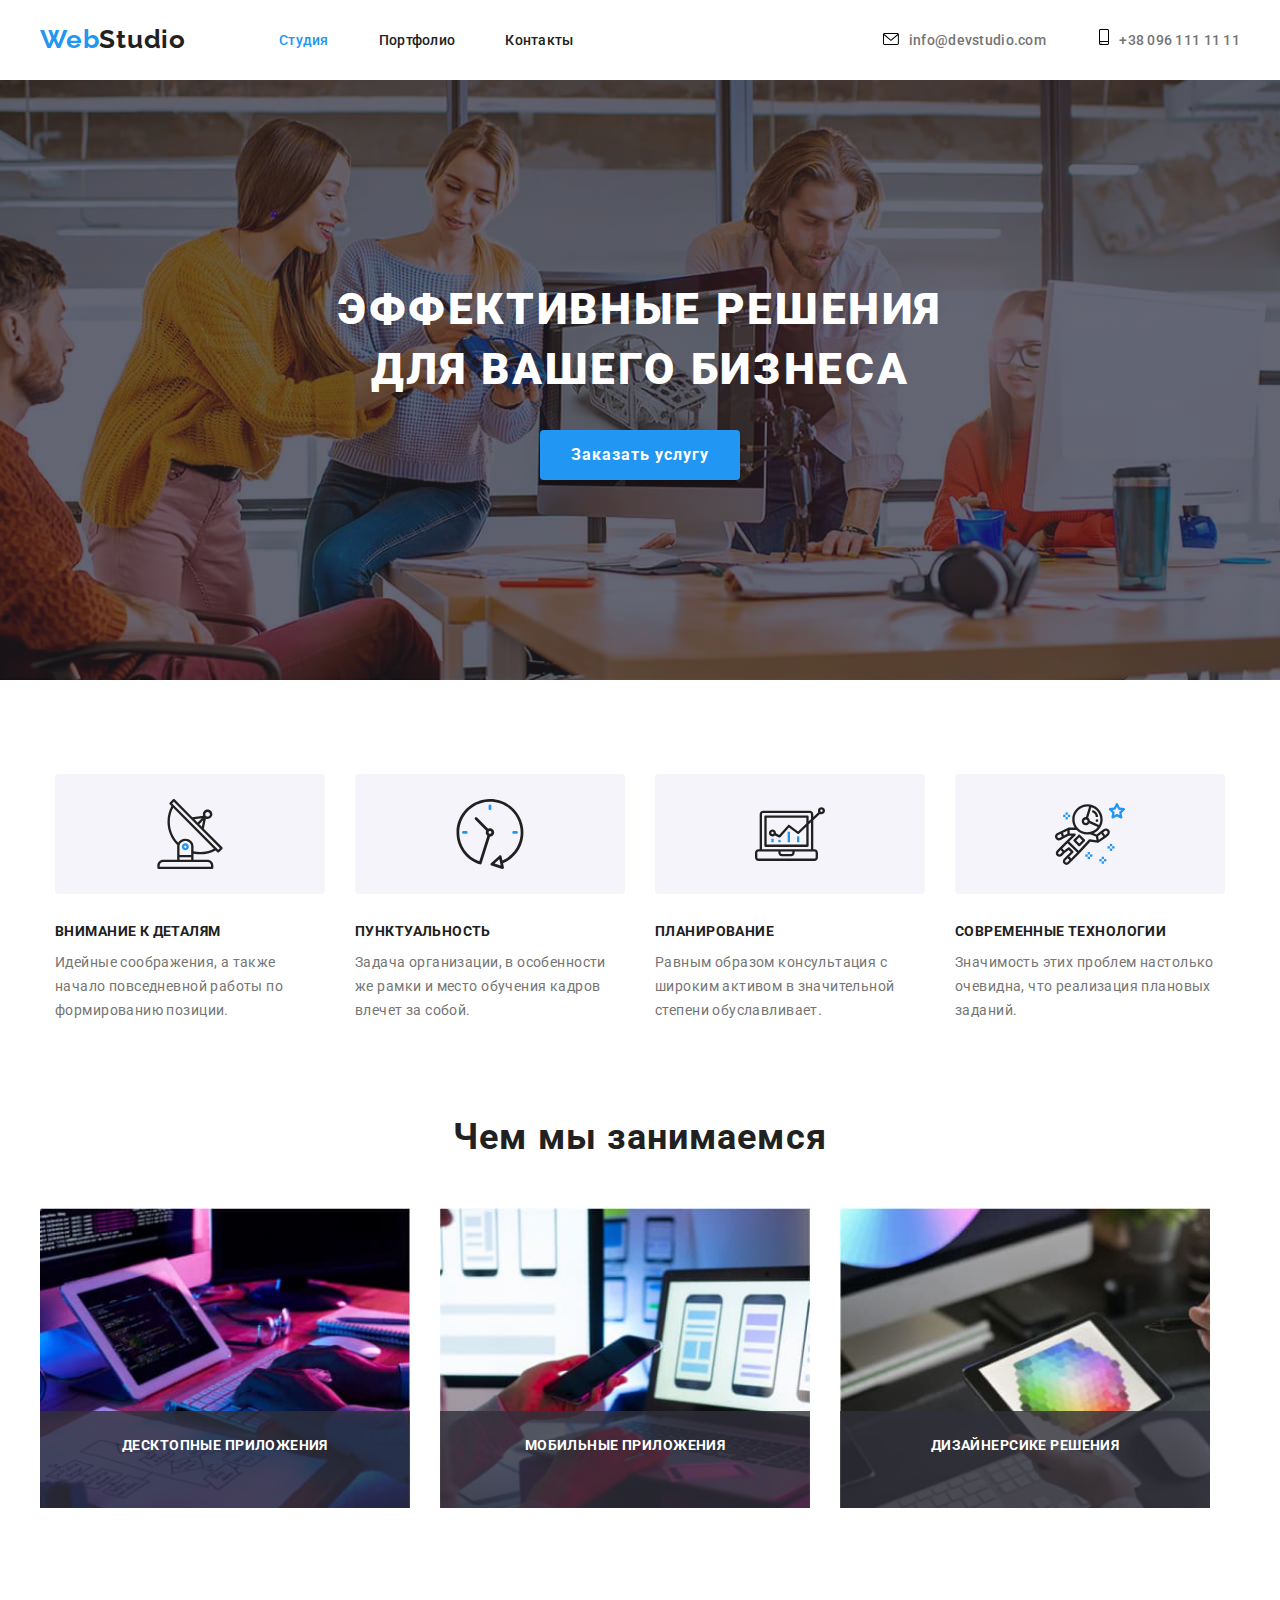
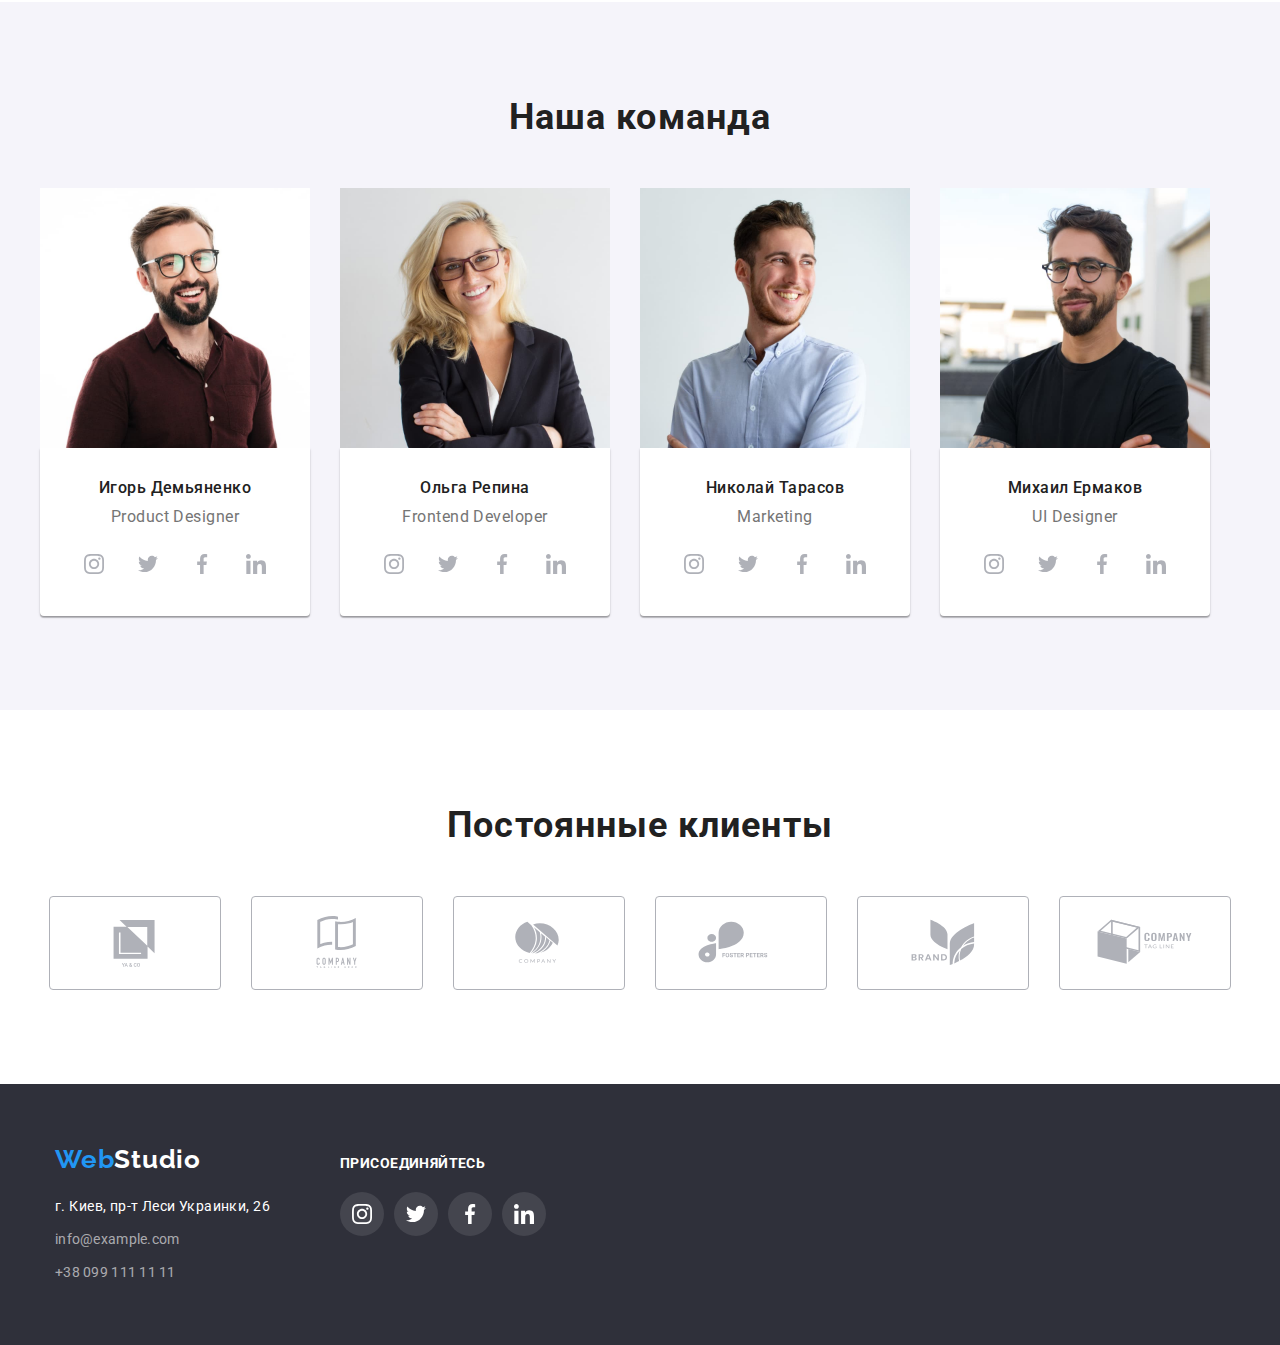
==== index.html @ 8bb43d18 "Create modal page" ====
<!DOCTYPE html>
<html lang="ru">
<head>
    <meta charset="UTF-8">
    <meta http-equiv="X-UA-Compatible" content="IE=edge">
    <meta name="viewport" content="width=device-width, initial-scale=1.0">
    <title>WebStudio</title>
    <link rel="preconnect" href="https://fonts.googleapis.com">
    <link rel="preconnect" href="https://fonts.gstatic.com" crossorigin>
    <link href="https://fonts.googleapis.com/css2?family=Raleway:wght@700&family=Roboto:wght@400;500;700;900&display=swap"
        rel="stylesheet">
    <link rel="stylesheet" href="https://cdnjs.cloudflare.com/ajax/libs/modern-normalize/1.1.0/modern-normalize.min.css"
        integrity="sha512-wpPYUAdjBVSE4KJnH1VR1HeZfpl1ub8YT/NKx4PuQ5NmX2tKuGu6U/JRp5y+Y8XG2tV+wKQpNHVUX03MfMFn9Q=="
        crossorigin="anonymous" referrerpolicy="no-referrer" />
    <link rel="stylesheet" href="./css/reset.css">
    <link rel="stylesheet" href="./css/styles.css">
</head>
<body>
<header class="header">
    <div class="container header-container">
    <a class="header-logo link" href="./"><span class="header-logo-accent">Web</span>Studio</a>
    <nav class="header-nav">
        <ul class="header-list list">
            <li class="header-item">
                 <a class="header-link link current"  href="">Студия</a></li>
            <li class="header-item">
                 <a class="header-link link "  href="./portfolio.html">Портфолио</a></li>
            <li class="header-item">
                 <a class="header-link link"  href="">Контакты</a></li>
        </ul>
    </nav>
    <div class="header-connect">
    <a class="header-mail link" href="mailto:info@devstudio.com">
        <svg class="tel-svg" width="16" height="12">
            <use href="./images/icons.svg#icon-envelope"></use>
        </svg>info@devstudio.com
    </a>
    <a class="header-tel link" href="tel:+380961111111">
        <svg class="tel-svg" width="10" height="16">
            <use href="./images/icons.svg#icon-smartphone"></use>
        </svg>+38 096 111 11 11
    </a>
    </div>
</div>
</header>
<main>
    <section class="hero">
        <div class="container hero-container">
        <h1 class="hero-tittle">Эффективные решения для вашего бизнеса</h1>
        <button type="button" class="hero-btn" data-modal-open>Заказать услугу</button>
        </div>
    </section> 
    <section class="feature">
        <div class="container">
            <h2 class="visually-hidden">Особенности </h2>
        <ul class="feature-list list ">
            <li class="feature-item">
              <div class="feature-icon-container">
                <svg class="feature-icon" width="70" height="70">
                    <use href="./images/icons.svg#icon-antenna"></use>
                </svg>
               </div>
                <h3 class="feature-tittle">Внимание к деталям</h3>
                <p class="feature-after-tittle">Идейные соображения, а также начало повседневной работы по формированию позиции.</p>
            </li>
            <li class="feature-item">
                <div class="feature-icon-container">
                    <svg class="feature-icon" width="70" height="70">
                        <use href="./images/icons.svg#icon-clock-1"></use>
                    </svg>
                </div>
                <h3 class="feature-tittle">Пунктуальность</h3>
                <p class="feature-after-tittle">Задача организации, в особенности же рамки и место обучения кадров влечет за собой.</p>
            </li>
            <li class="feature-item">
                <div class="feature-icon-container">
                    <svg class="feature-icon" width="70" height="70">
                        <use href="./images/icons.svg#icon-diagram-1"></use>
                    </svg>
                </div>
                <h3 class="feature-tittle">Планирование</h3>
                <p class="feature-after-tittle">Равным образом консультация с широким активом в значительной степени обуславливает.</p>
            </li>
            <li class="feature-item">
                <div class="feature-icon-container">
                    <svg class="feature-icon" width="70" height="70">
                        <use href="./images/icons.svg#icon-astronaut-1"></use>
                    </svg>
                </div>
                <h3 class="feature-tittle">Современные технологии</h3>
                <p class="feature-after-tittle">Значимость этих проблем настолько очевидна, что реализация плановых заданий.</p>
            </li>
        </ul>
        </div>
    </section> 
    <section class="box">
        <div class="container">
        <h2 class="box-tittle">Чем мы занимаемся</h2>
        <ul class=" box-list list">
            <li class="box-item">
                <img src="./images/sectionwwd1.jpg"
                alt="Мужчина печатает код"
                width="370"
                height="300">
                <p class="box-img-text">Десктопные приложения</p>
            </li>
            <li class="box-item">
                <img src="./images/sectionwwd2.jpg"
                alt="Ноутбук"
                width="370"
                height="300"> 
                <p class="box-img-text">Мобильные приложения</p>
            </li>
            <li class="box-item">
                <img src="./images/sectionwwd3.jpg"
                alt="Цветовая схема на планшете"
                width="370"
                height="300">
                <p class="box-img-text">Дизайнерсике решения</p>
            </li>
        </ul>
        </div>
    </section>  
    <section class="team">
        <div class="container team-container">
        <h2 class="team-tittle">Наша команда</h2>
        <ul class="team-list list">
            <li class="team-item"><img src="./images/aboutus1.jpg" 
                alt="Игорь Демьяненко" 
                width="270" height="260">
            <div class="team-name">
                <h3 class="team-list-tittle">Игорь Демьяненко</h3>
                <p lang="en" class="team-after-tittle">Product Designer</p>
                <ul class="team-social-list list">
                    <li class="team-social-item">
                        <a href="" class="team-social-link">
                            <svg class="team-social-icon" width="20" height="20">
                                <use href="./images/icons.svg#icon-instagram"></use>
                            </svg>
                        </a>
                    </li>
                    <li class="team-social-item">
                        <a href="" class="team-social-link">
                            <svg class="team-social-icon" width="20" height="20">
                                <use href="./images/icons.svg#icon-twitter"></use>
                            </svg>
                        </a>
                    </li>
                    <li class="team-social-item">
                        <a href="" class="team-social-link">
                            <svg class="team-social-icon" width="20" height="20">
                                <use href="./images/icons.svg#icon-facebook"></use>
                            </svg>
                        </a>
                    </li>
                    <li class="team-social-item">
                        <a href="" class="team-social-link">
                            <svg class="team-social-icon" width="20" height="20">
                                <use href="./images/icons.svg#icon-linkedin"></use>
                            </svg>
                        </a>
                    </li>
                </ul>
            </div>
            </li>
            <li class="team-item"><img src="./images/aboutus2.jpg" 
                alt="Ольга Репина" 
                width="270"
                height="260">
            <div class="team-name">
                <h3 class="team-list-tittle">Ольга Репина</h3>
                <p lang="en" class="team-after-tittle">Frontend Developer</p>
                <ul class="team-social-list list">
                    <li class="team-social-item">
                        <a href="" class="team-social-link">
                            <svg class="team-social-icon" width="20" height="20">
                                <use href="./images/icons.svg#icon-instagram"></use>
                            </svg>
                        </a>
                    </li>
                    <li class="team-social-item">
                        <a href="" class="team-social-link">
                            <svg class="team-social-icon" width="20" height="20">
                                <use href="./images/icons.svg#icon-twitter"></use>
                            </svg>
                        </a>
                    </li>
                    <li class="team-social-item">
                        <a href="" class="team-social-link">
                            <svg class="team-social-icon" width="20" height="20">
                                <use href="./images/icons.svg#icon-facebook"></use>
                            </svg>
                        </a>
                    </li>
                    <li class="team-social-item">
                        <a href="" class="team-social-link">
                            <svg class="team-social-icon" width="20" height="20">
                                <use href="./images/icons.svg#icon-linkedin"></use>
                            </svg>
                        </a>
                    </li>
                </ul>
            </div>
        </li>
            <li class="team-item"><img src="./images/aboutus3.jpg" 
                alt="Николай Тарасов"
                width="270" 
                height="260">
            <div class="team-name">
                <h3 class="team-list-tittle">Николай Тарасов</h3>
                <p lang="en" class="team-after-tittle">Marketing</p>
                <ul class="team-social-list list">
                    <li class="team-social-item">
                        <a href="" class="team-social-link">
                            <svg class="team-social-icon" width="20" height="20">
                                <use href="./images/icons.svg#icon-instagram"></use>
                            </svg>
                        </a>
                    </li>
                    <li class="team-social-item">
                        <a href="" class="team-social-link">
                            <svg class="team-social-icon" width="20" height="20">
                                <use href="./images/icons.svg#icon-twitter"></use>
                            </svg>
                        </a>
                    </li>
                    <li class="team-social-item">
                        <a href="" class="team-social-link">
                            <svg class="team-social-icon" width="20" height="20">
                                <use href="./images/icons.svg#icon-facebook"></use>
                            </svg>
                        </a>
                    </li>
                    <li class="team-social-item">
                        <a href="" class="team-social-link">
                            <svg class="team-social-icon" width="20" height="20">
                                <use href="./images/icons.svg#icon-linkedin"></use>
                            </svg>
                        </a>
                    </li>
                </ul>
            </div>
        </li>
            <li class="team-item"><img src="./images/abourus4.jpg" 
                alt="Михаил Ермаков" 
                width="270" 
                height="260">
            <div class="team-name">
                <h3 class="team-list-tittle">Михаил Ермаков</h3>
                <p lang="en" class="team-after-tittle">UI Designer</p>
                <ul class="team-social-list list">
                    <li class="team-social-item">
                        <a href="" class="team-social-link">
                            <svg class="team-social-icon" width="20" height="20">
                                <use href="./images/icons.svg#icon-instagram"></use>
                            </svg>
                        </a>
                    </li>
                    <li class="team-social-item">
                        <a href="" class="team-social-link">
                            <svg class="team-social-icon" width="20" height="20">
                                <use href="./images/icons.svg#icon-twitter"></use>
                            </svg>
                        </a>
                    </li>
                    <li class="team-social-item">
                        <a href="" class="team-social-link">
                            <svg class="team-social-icon" width="20" height="20">
                                <use href="./images/icons.svg#icon-facebook"></use>
                            </svg>
                        </a>
                    </li>
                    <li class="team-social-item">
                        <a href="" class="team-social-link">
                            <svg class="team-social-icon" width="20" height="20">
                                <use href="./images/icons.svg#icon-linkedin"></use>
                            </svg>
                        </a>
                    </li>
                </ul>
            </div>
        </li>
        </ul>
        </div>
    </section>
    <section class="clients">
        <div class="container">
            <h2 class="clients-tittle">Постоянные клиенты</h2>
            <ul class="clients-list list">
                <li class="clients-item">
                    <a href="" class="clients-icon-link">
                        <svg class="clients-icon  width="106" height="60"">
                            <use href="./images/icons.svg#icon-client-1"></use>
                        </svg>
                    </a>
                </li>
                <li class="clients-item">
                    <a href="" class="clients-icon-link">
                        <svg class="clients-icon  width=" 106" height="60"">
                            <use href=" ./images/icons.svg#icon-client-2"></use>
                        </svg>
                    </a>
                </li>
                <li class="clients-item">
                    <a href="" class="clients-icon-link">
                        <svg class="clients-icon  width=" 106" height="60"">
                            <use href=" ./images/icons.svg#icon-client-3"></use>
                        </svg>
                    </a>
                </li>
                <li class="clients-item">
                    <a href="" class="clients-icon-link">
                        <svg class="clients-icon  width="106" height="60" ">
                            <use href=" ./images/icons.svg#icon-client-4"></use>
                        </svg>
                    </a>
                </li>
                <li class="clients-item">
                    <a href="" class="clients-icon-link">
                        <svg class="clients-icon  width=" 106" height="60"">
                            <use href=" ./images/icons.svg#icon-client-5"></use>
                        </svg>
                    </a>
                </li>
                <li class="clients-item">
                    <a href="" class="clients-icon-link">
                        <svg class="clients-icon  width=" 106" height="60"">
                            <use href=" ./images/icons.svg#icon-client-6"></use>
                        </svg>
                    </a>
                </li>
            </ul>
        </div>
    </section>
</main>
<footer class="footer">
    <div class="footer-container container">
    <div class="adress-container">
    <a class="logo-footer link" href="./"><span class="footer-logo-accent">Web</span>Studio</a>
    <address class="footer-address ">
        <ul class="footer-list list">
            <li class="footer-item">
                <a class="footer-map link address-link"  href="https://goo.gl/maps/ag1AWNjm51YgeeeRA"
               target="_blank"
               rel="noopener noreferrer" >г. Киев, пр-т Леси Украинки, 26</a>
            </li>
            <li class="footer-item">
                <a class="footer-mail link address-link"  href="mailto:info@example.com">info@example.com</a>
            </li>
            <li class="footer-item">
                <a class="footer-tel link address-link"  href="tel:+380991111111">+38 099 111 11 11</a>
            </li>
        </ul>
    </address>
    </div>
    <div class="footer-social-container">
        <h3 class="footer-social-tittle">Присоединяйтесь</h3>
        <ul class="footer-social-list list">
            <li class="footer-social-item">
                <a href="" class="footer-social-link">
                    <svg class="footer-social-icon" width="20" height="20">
                        <use href="./images/icons.svg#icon-instagram"></use>
                    </svg>
                </a>
            </li>
            <li class="footer-social-item">
                <a href="" class="footer-social-link">
                    <svg class="footer-social-icon" width="20" height="20">
                        <use href="./images/icons.svg#icon-twitter"></use>
                    </svg>
                </a>
            </li>
            <li class="footer-social-item">
                <a href="" class="footer-social-link">
                    <svg class="footer-social-icon" width="20" height="20">
                        <use href="./images/icons.svg#icon-facebook"></use>
                    </svg>
                </a>
            </li>
            <li class="footer-social-item">
                <a href="" class="footer-social-link">
                    <svg class="footer-social-icon" width="20" height="20">
                        <use href="./images/icons.svg#icon-linkedin"></use>
                    </svg>
                </a>
            </li>
        </ul>
    </div>
    </div>
</footer>
<div class="backdrop is-hidden" data-modal>
    <div class="modal">
        <button type="button" class="modal-btn" data-modal-close>
            <svg class="modal-btn-icon" width="18" height="18">
                <use href="./images/icons.svg#icon-close"></use>
            </svg>
        </button>
    </div>
</div>
<script src="./js/modal.js">
 
</script>
</body>
</html>
---- css/styles.css ----
:root {
  --hero-color: #ffffff;
  --accent-color: #2196f3;
  --tittle-color: #212121;
  --lite-color: #757575;
  --footer-color: rgba(255, 255, 255, 0.6);
}

body {
  font-family: 'Roboto', sans-serif;
}

.list {
  list-style: none;
}

.link {
  text-decoration: none;
}

.visually-hidden {
  position: absolute;
  white-space: nowrap;
  width: 1px;
  height: 1px;
  overflow: hidden;
  border: 0;
  padding: 0;
  clip: rect(0 0 0 0);
  clip-path: inset(50%);
  margin: -1px;
}

.container {
  width: 1200px;
  padding-left: 15px;
  padding-right: 15px;
  margin: 0 auto;
}

/*------------------------HEADER--------------*/
.header {
  padding-top: 24px;
  padding-bottom: 25px;
}
.header-container {
  display: flex;
  align-items: center;
}

.header-list {
  display: flex;
}

.header-item:not(:last-child) {
  margin-right: 50px;
}

.header-connect {
  margin-left: auto;
}

.header-logo {
  display: inline-block;
  font-family: Raleway;
  font-style: normal;
  font-weight: bold;
  font-size: 26px;
  line-height: 1.19;
  letter-spacing: 0.03em;
  color: var(--tittle-color);
  margin-right: 93px;
}

.header-logo-accent {
  font-family: Raleway;
  font-style: normal;
  font-weight: bold;
  font-size: 26px;
  line-height: 1.19;
  letter-spacing: 0.03em;
  color: var(--accent-color);
}

.header-link {
  font-style: normal;
  font-weight: 500;
  font-size: 14px;
  line-height: 1.14;
  letter-spacing: 0.02em;
  color: #212121;
}
.current {
  color: var(--accent-color);
}

.header-tel {
  font-weight: 500;
  font-size: 14px;
  line-height: 1.14;
  letter-spacing: 0.02em;
  color: var(--lite-color);
}

.header-mail {
  font-weight: 500;
  font-size: 14px;
  line-height: 1.14;
  letter-spacing: 0.02em;
  color: var(--lite-color);
  margin-right: 50px;
}

.tel-svg {
  margin-right: 10px;
  align-items: center;
}

.header-link:hover,
.header-link:focus,
.header-tel:hover,
.header-tel:focus,
.header-mail:hover,
.header-mail:hover .tel-svg:hover,
.header-tel:hover .tel-svg:hover {
  color: var(--accent-color);
  fill: var(--accent-color);
}

/*-----------------HERO-------------------*/

.hero {
  text-align: center;
  background-color: #2f303a;
  background-image: linear-gradient(rgba(47, 48, 58, 0.4), rgba(47, 48, 58, 0.4)),
    url(../images/hero-bg.jpg);
  background-repeat: no-repeat;
  background-position: center;
  background-size: cover;
  padding-top: 200px;
  padding-bottom: 200px;
}

.hero-container {
}

.hero-tittle {
  font-weight: 900;
  font-size: 44px;
  line-height: 1.36;
  text-align: center;
  letter-spacing: 0.06em;
  text-transform: uppercase;
  max-width: 696px;
  color: var(--hero-color);
  margin-left: auto;
  margin-right: auto;
}

.hero-btn {
  font-family: inherit;
  font-weight: bold;
  font-size: 16px;
  line-height: 1.87;
  text-align: center;
  letter-spacing: 0.06em;
  background-color: var(--accent-color);
  color: var(--hero-color);
  min-width: 200px;
  min-height: 50px;
  border: none;
  border-radius: 4px;
  box-shadow: 0px 4px 4px rgba(0, 0, 0, 0.15);
  margin-top: 30px;
}

.hero-btn:hover {
  color: #188ce8;
}

/*-----------------FEATURE-------------------*/
.feature {
  padding-top: 94px;
  padding-bottom: 94px;
}

.feature-list {
  display: flex;
  flex-wrap: wrap;
  justify-content: center;
}

.feature-item:not(:last-child) {
  margin-right: 30px;
}

.feature-icon-container {
  width: 270px;
  height: 120px;
  background-color: #f5f4fa;
  display: flex;
  justify-content: center;
  align-items: center;
  border-radius: 4px;
}

.feature-tittle {
  font-weight: bold;
  font-size: 14px;
  line-height: 1.14;
  letter-spacing: 0.03em;
  text-transform: uppercase;
  color: var(--tittle-color);
  margin-top: 30px;
  margin-bottom: 10px;
}

.feature-after-tittle {
  font-weight: normal;
  font-size: 14px;
  line-height: 24px;
  letter-spacing: 0.03em;
  width: 270px;
  color: var(--lite-color);
}

/*-----------------BOX-------------------*/
.box {
  padding-bottom: 94px;
}
.box-tittle {
  font-weight: bold;
  font-size: 36px;
  line-height: 1.17;
  text-align: center;
  letter-spacing: 0.03em;
  color: var(--tittle-color);
  margin-bottom: 50px;
}

.box-list {
  display: flex;
  flex-wrap: wrap;
}
.box-img-text {
  position: absolute;
  bottom: 0;
  left: 0;
  width: 370px;
  height: 70px;
  background: rgba(47, 48, 58, 0.8);
  font-family: Roboto;
  font-style: normal;
  font-weight: bold;
  font-size: 14px;
  line-height: 1.14;
  text-align: center;
  letter-spacing: 0.03em;
  text-transform: uppercase;
  color: #ffffff;
  padding-top: 27px;
}

.box-item:not(:last-child) {
  margin-right: 30px;
}
.box-item {
  position: relative;
}

/*-----------------TEAM-------------------*/

.team {
  padding-top: 94px;
  padding-bottom: 94px;
  background-color: #f5f4fa;
}
.team-container {
}
.team-tittle {
  font-weight: bold;
  font-size: 36px;
  line-height: 1.17;
  text-align: center;
  letter-spacing: 0.03em;
  color: var(--tittle-color);
  margin-bottom: 50px;
}
.team-list {
  display: flex;
}

.team-item:not(:last-child) {
  margin-right: 30px;
}

.team-name {
  text-align: center;
  box-shadow: 0px 1px 3px rgba(0, 0, 0, 0.12), 0px 1px 1px rgba(0, 0, 0, 0.14),
    0px 2px 1px rgba(0, 0, 0, 0.2);
  border-radius: 0px 0px 4px 4px;
  background-color: #ffffff;
  padding-top: 30px;
  padding-bottom: 30px;
}

.team-list-tittle {
  font-weight: 500;
  font-size: 16px;
  line-height: 1.19;
  letter-spacing: 0.03em;
  color: var(--tittle-color);
  margin-bottom: 10px;
}

.team-after-tittle {
  font-weight: normal;
  font-size: 16px;
  line-height: 1.19;
  letter-spacing: 0.03em;
  color: var(--lite-color);
  margin-bottom: 16px;
}

.team-social-list {
  display: flex;
  justify-content: center;
}

.team-social-item + .team-social-item {
  margin-left: 10px;
}

.team-social-link {
  width: 44px;
  height: 44px;
  background-color: #ffffff;
  display: flex;
  justify-content: center;
  align-items: center;
  border-radius: 50%;
}
.team-social-icon {
  fill: #afb1b8;
}
.team-social-link:hover,
.team-social-link:focus {
  background-color: var(--accent-color);
}

.team-social-link:hover .team-social-icon,
.team-social-link:focus .team-social-icon {
  fill: #ffffff;
}
/*------------------CLIENTS-------------------*/
.clients {
  padding-top: 94px;
  padding-bottom: 94px;
  text-align: center;
}

.clients-tittle {
  font-family: Roboto;
  font-style: normal;
  font-weight: bold;
  font-size: 36px;
  line-height: 1.17;
  text-align: center;
  letter-spacing: 0.03em;
  color: #212121;
  margin-bottom: 50px;
}
.clients-list {
  display: flex;
  justify-content: center;
}

.clients-item + .clients-item {
  margin-left: 30px;
}

.clients-icon-link {
  width: 170px;
  height: 92px;
  background-color: #ffffff;
  display: flex;
  justify-content: center;
  align-items: center;
  border: 1px solid #afb1b8;
  border-radius: 4px;
}

.clients-icon {
  fill: #afb1b8;
}

.clients-icon-link:hover,
.clients-icon-link:focus {
  border: 1px solid var(--accent-color);
}

.clients-icon-link:hover .clients-icon,
.clients-icon-link:focus .clients-icon {
  fill: var(--accent-color);
}
/*-----------------FOOTER-------------------*/
.footer {
  padding-top: 60px;
  padding-bottom: 60px;
  background-color: #2f303a;
}

.footer-container {
  display: flex;
  box-sizing: border-box;
  align-items: baseline;
}

.adress-container {
  box-sizing: border-box;
  margin-right: 70px;
}

.footer-address {
  font-style: normal;
}
.address-link {
  display: inline-block;
}
.logo-footer {
  font-family: Raleway;
  font-style: normal;
  font-weight: bold;
  font-size: 26px;
  line-height: 1.19;
  letter-spacing: 0.03em;
  color: #ffffff;
  display: inline-block;
  margin-bottom: 20px;
}

.footer-logo-accent {
  font-family: Raleway;
  font-style: normal;
  font-weight: bold;
  font-size: 26px;
  line-height: 1.19;
  letter-spacing: 0.03em;
  color: var(--accent-color);
}

.footer-map {
  font-weight: normal;
  font-size: 14px;
  line-height: 1.71;
  letter-spacing: 0.03em;
  color: #ffffff;
}

.footer-mail,
.footer-tel {
  font-weight: 400;
  font-size: 14px;
  line-height: 1.71;
  letter-spacing: 0.02em;
  color: var(--footer-color);
}

.footer-item:not(:last-child) {
  margin-bottom: 9px;
}

.footer-social-contriner {
  text-align: center;
}

.footer-social-tittle {
  font-family: Roboto;
  font-style: normal;
  font-weight: bold;
  font-size: 14px;
  line-height: 1.14;
  letter-spacing: 0.03em;
  text-transform: uppercase;
  color: #ffffff;
  margin-bottom: 20px;
}

.footer-social-list {
  display: flex;
  justify-content: center;
}
.footer-social-list + .footer-social-list {
  margin-right: 150px;
}

.footer-social-item + .footer-social-item {
  margin-left: 10px;
}

.footer-social-link {
  width: 44px;
  height: 44px;
  background-color: rgba(255, 255, 255, 0.1);
  display: flex;
  justify-content: center;
  align-items: center;
  border-radius: 50%;
}
.footer-social-icon {
  fill: #ffffff;
}
.footer-social-link:hover,
.footer-social-link:focus {
  background-color: var(--accent-color);
}

.footer-social-link:hover .footer-social-icon,
.footer-social-link:focus .footer-social-icon {
  fill: #ffffff;
}

/*------------------MODAL-----------------------*/

.backdrop {
  position: fixed;
  top: 0%;
  width: 100vw;
  height: 100vh;
  background-color: rgba(0, 0, 0, 0.2);
  transition: opacity 250ms, visibility 250ms;
}
.backdrop.is-hidden.modal {
  transform: scale(0.5);
}
.modal {
  width: 528px;
  min-height: 581px;
  background: #ffffff;
  box-shadow: 0px 1px 3px rgba(0, 0, 0, 0.12), 0px 1px 1px rgba(0, 0, 0, 0.14),
    0px 2px 1px rgba(0, 0, 0, 0.2);
  border-radius: 4px;
  position: absolute;
  top: 50%;
  left: 50%;
  transform: translate(-50%, -50%), scale(1);
  transition: transform 250ms;
}

.modal-btn {
  width: 30px;
  height: 30px;
  background: #ffffff;
  border: 1px solid rgba(0, 0, 0, 0.1);
  display: flex;
  justify-content: center;
  align-items: center;
  border-radius: 50%;
  position: absolute;
  top: 8px;
  right: 8px;
}

.is-hidden {
  opacity: 0;
  pointer-events: none;
  visibility: hidden;
}
/*-----------------PORTFOLIO-------------------*/
.header-portfolio {
  border-bottom: 1px solid #ececec;
}
.portfolio {
  padding-top: 94px;
  padding-bottom: 94px;
}

.filters-list {
  display: flex;
  margin-bottom: 50px;
  justify-content: center;
}

.filters-item:not(:last-child) {
  margin-right: 8px;
}

.filters-btn {
  font-family: inherit;
  font-weight: 500;
  font-size: 16px;
  line-height: 1.62;
  text-align: center;
  letter-spacing: 0.03em;
  background-color: #f5f4fa;
  color: #212121;
  border: none;
  border-radius: 4px;
  height: 38px;
  padding-left: 22px;
  padding-right: 22px;
}
.filters-btn:hover,
.filters-btn:focus {
  background-color: var(--accent-color);
  color: #ffffff;
  box-shadow: 0px 3px 1px rgba(0, 0, 0, 0.1), 0px 1px 2px rgba(0, 0, 0, 0.08),
    0px 2px 2px rgba(0, 0, 0, 0.12);
}

/*-----------------PROJECT-------------------*/

.project-list {
  display: flex;
  flex-wrap: wrap;
}

.project-item:not(:nth-child(3n)) {
  margin-right: 30px;
}

.project-item:not(:nth-last-child(-n + 3)) {
  margin-bottom: 30px;
}

.project-item:hover .project-img-text {
  transform: translateY(0);
}

.project-item-wrap {
  position: relative;
  overflow: hidden;
}

.project-img-text {
  position: absolute;
  top: 0;
  left: 0;
  font-family: Roboto;
  font-weight: normal;
  font-size: 18px;
  line-height: 1.55;
  letter-spacing: 0.03em;
  color: #ffffff;
  background: rgba(33, 150, 243, 0.9);
  font-weight: 370;
  font-weight: 100%;
  padding-top: 63px;
  padding-bottom: 63px;
  padding-left: 24px;
  padding-right: 24px;
  transform: translateY(100%);
  transition: transform 250ms linear;
}

.project-container {
  text-align: left;
  background: #ffffff;
  border: 1px solid #eeeeee;
  box-sizing: border-box;
  padding-top: 20px;
  padding-left: 24px;
  padding-bottom: 20px;
}
.project-item:hover,
.project-item:focus {
  box-shadow: 0px 1px 1px rgba(0, 0, 0, 0.12), 0px 4px 4px rgba(0, 0, 0, 0.06),
    1px 4px 6px rgba(0, 0, 0, 0.16);
}

.project-list-tittle {
  font-weight: bold;
  font-size: 18px;
  line-height: 2;
  letter-spacing: 0.06em;
  color: var(--tittle-color);
  margin-bottom: 4px;
}

.project-after-tittle {
  font-weight: normal;
  font-size: 16px;
  line-height: 1.87;
  letter-spacing: 0.03em;
  color: var(--lite-color);
}
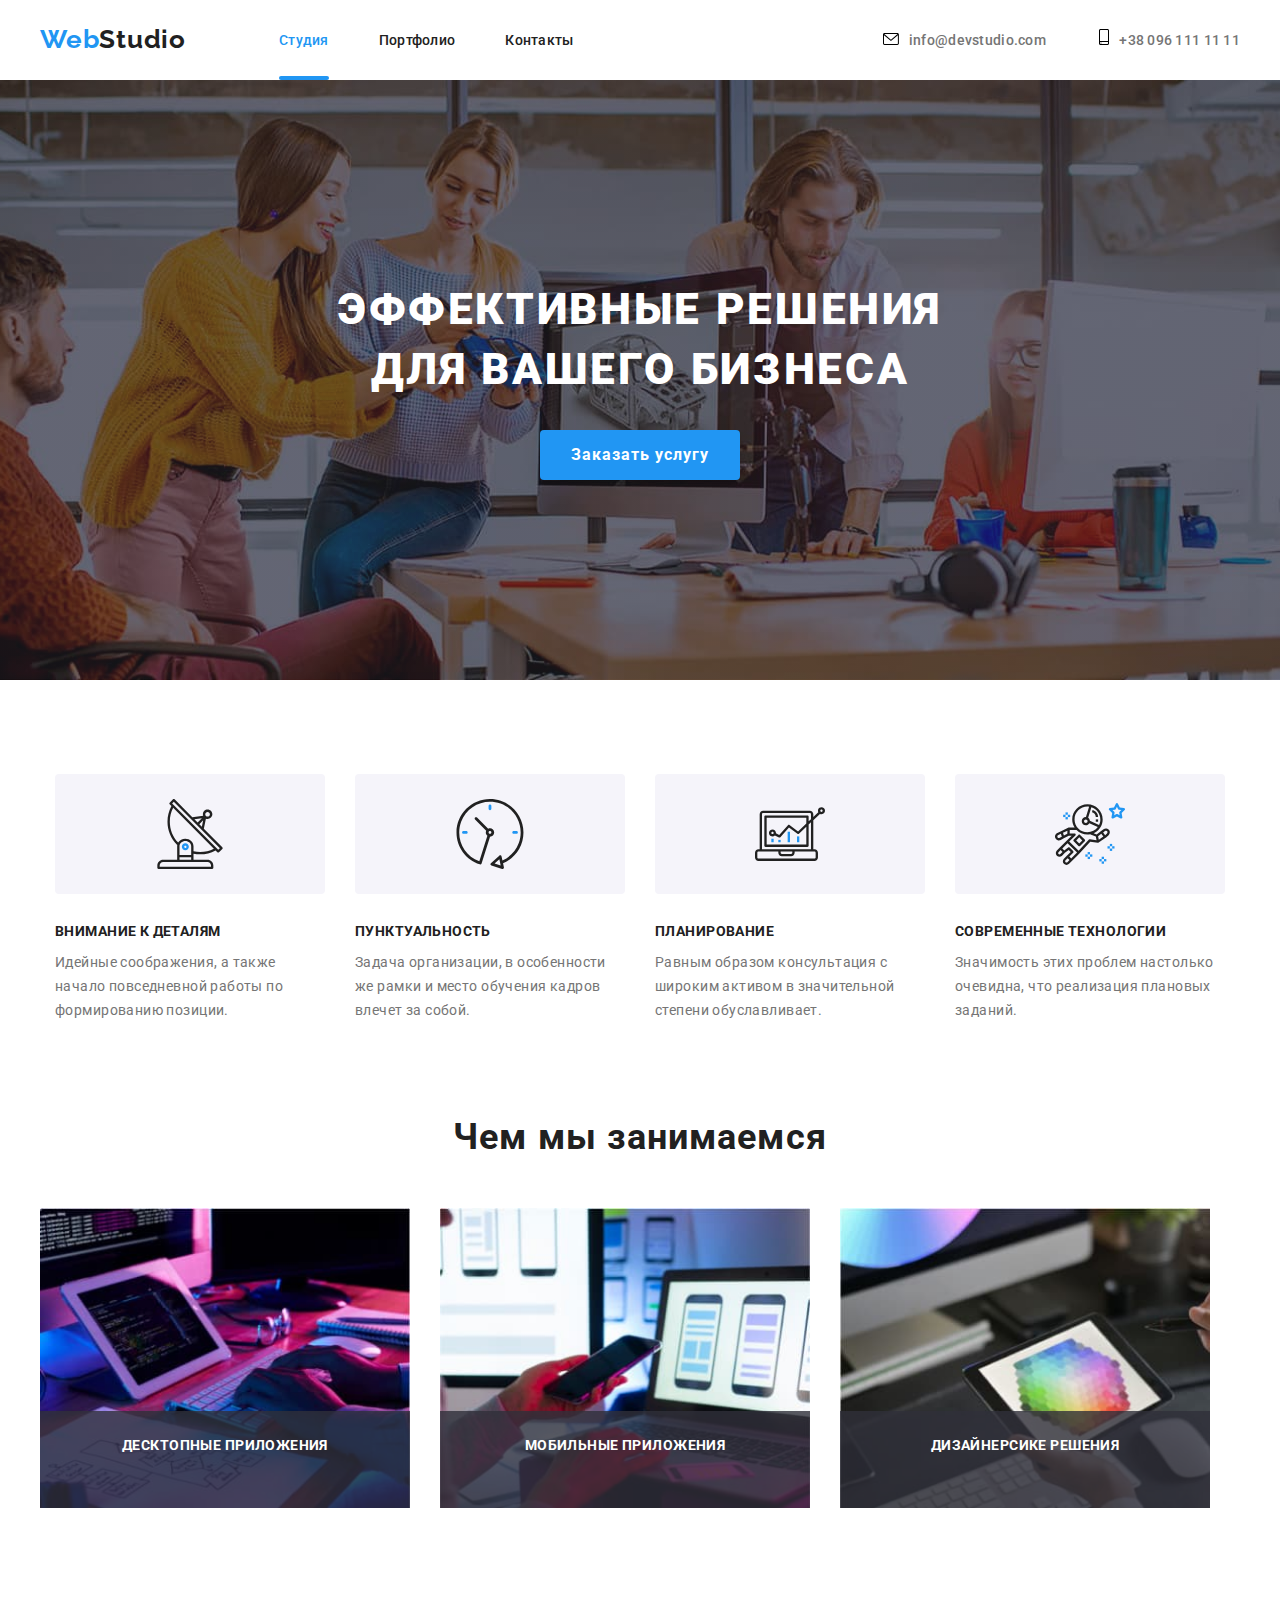
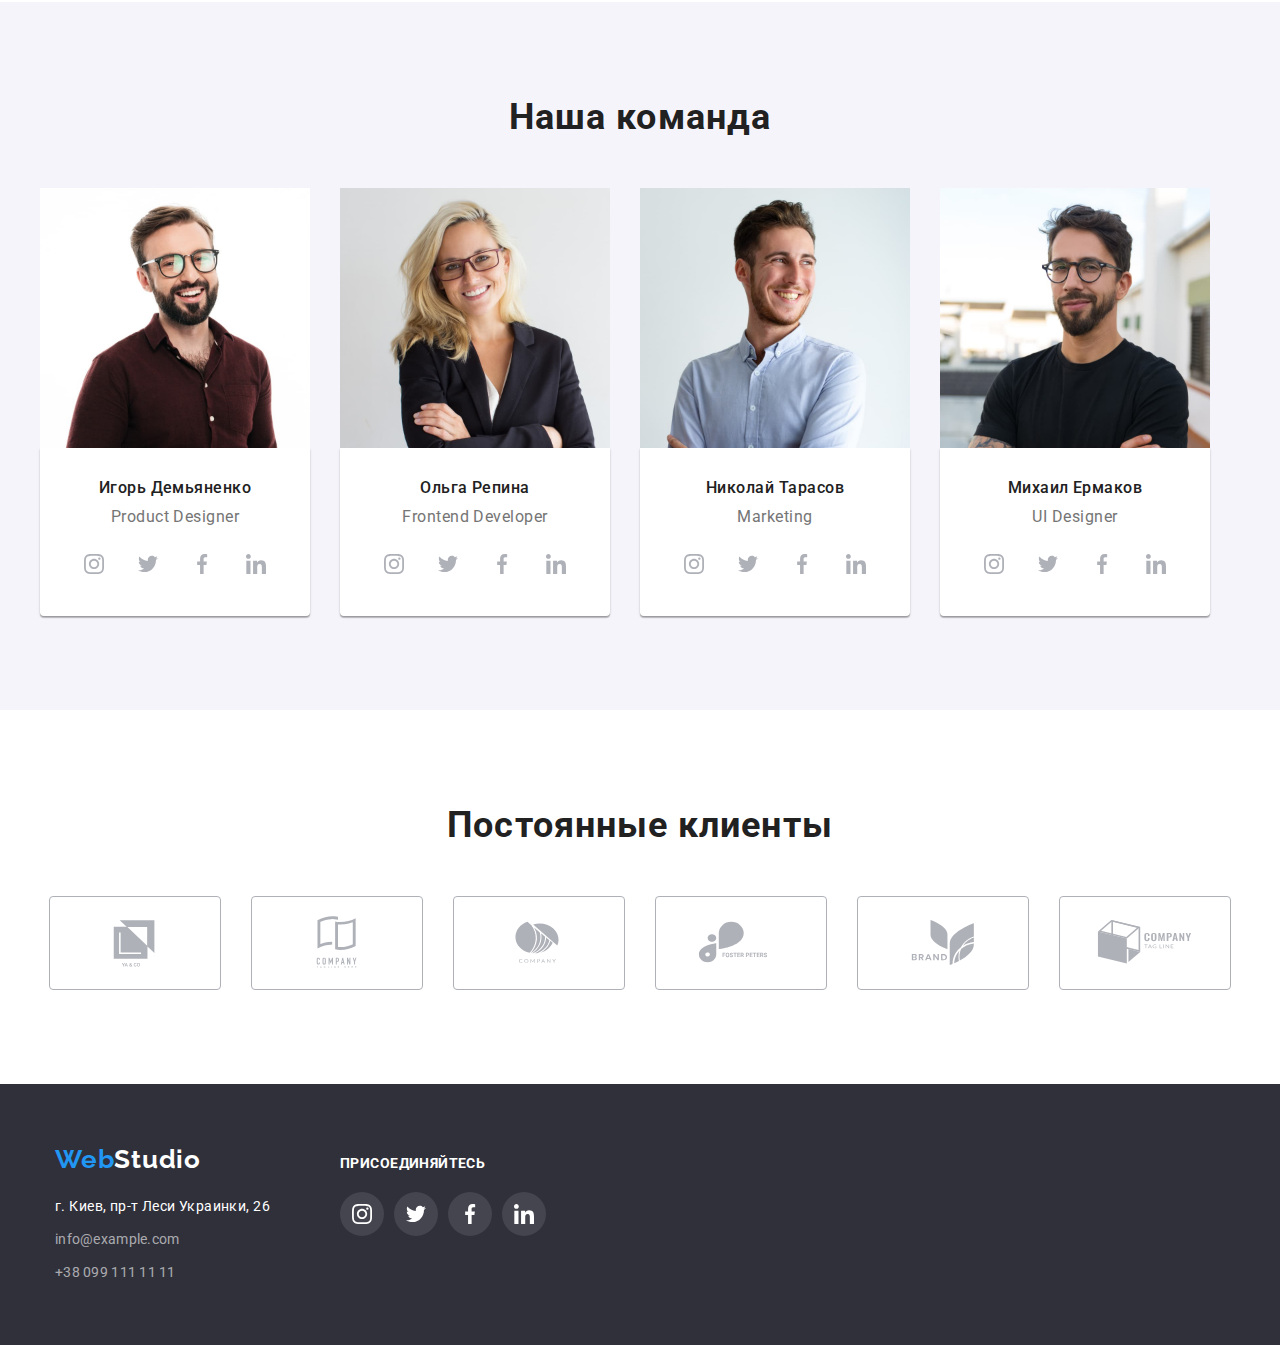
==== commit 5d129370: "Fixes bugs" ====
--- a/index.html
+++ b/index.html
@@ -289,42 +289,42 @@
             <ul class="clients-list list">
                 <li class="clients-item">
                     <a href="" class="clients-icon-link">
-                        <svg class="clients-icon  width="106" height="60"">
+                        <svg class="clients-icon"  width="106" height="60">
                             <use href="./images/icons.svg#icon-client-1"></use>
                         </svg>
                     </a>
                 </li>
                 <li class="clients-item">
                     <a href="" class="clients-icon-link">
-                        <svg class="clients-icon  width=" 106" height="60"">
+                        <svg class="clients-icon"  width=" 106" height ="60">
                             <use href=" ./images/icons.svg#icon-client-2"></use>
                         </svg>
                     </a>
                 </li>
                 <li class="clients-item">
                     <a href="" class="clients-icon-link">
-                        <svg class="clients-icon  width=" 106" height="60"">
+                        <svg class="clients-icon"  width="106" height="60">
                             <use href=" ./images/icons.svg#icon-client-3"></use>
                         </svg>
                     </a>
                 </li>
                 <li class="clients-item">
                     <a href="" class="clients-icon-link">
-                        <svg class="clients-icon  width="106" height="60" ">
+                        <svg class="clients-icon"  width="106" height="60">
                             <use href=" ./images/icons.svg#icon-client-4"></use>
                         </svg>
                     </a>
                 </li>
                 <li class="clients-item">
                     <a href="" class="clients-icon-link">
-                        <svg class="clients-icon  width=" 106" height="60"">
+                        <svg class="clients-icon"  width=" 106" height="60">
                             <use href=" ./images/icons.svg#icon-client-5"></use>
                         </svg>
                     </a>
                 </li>
                 <li class="clients-item">
                     <a href="" class="clients-icon-link">
-                        <svg class="clients-icon  width=" 106" height="60"">
+                        <svg class="clients-icon"  width=" 106" height="60">
                             <use href=" ./images/icons.svg#icon-client-6"></use>
                         </svg>
                     </a>
--- a/css/styles.css
+++ b/css/styles.css
@@ -89,9 +89,25 @@
   line-height: 1.14;
   letter-spacing: 0.02em;
   color: #212121;
+  padding-top: 32px;
+  padding-bottom: 32px;
+  transition: color 250ms cubic-bezier(0.4, 0, 0.2, 1);
 }
 .current {
   color: var(--accent-color);
+  position: relative;
+}
+
+.current::after {
+  content: '';
+  width: 100%;
+  height: 4px;
+  border-radius: 2px;
+  position: absolute;
+  left: 0;
+  bottom: 0;
+  display: block;
+  background-color: var(--accent-color);
 }
 
 .header-tel {
@@ -100,6 +116,7 @@
   line-height: 1.14;
   letter-spacing: 0.02em;
   color: var(--lite-color);
+  transition: color 250ms cubic-bezier(0.4, 0, 0.2, 1), fill 250ms cubic-bezier(0.4, 0, 0.2, 1);
 }
 
 .header-mail {
@@ -109,11 +126,13 @@
   letter-spacing: 0.02em;
   color: var(--lite-color);
   margin-right: 50px;
+  transition: color 250ms cubic-bezier(0.4, 0, 0.2, 1), fill 250ms cubic-bezier(0.4, 0, 0.2, 1);
 }
 
 .tel-svg {
   margin-right: 10px;
   align-items: center;
+  transition: fill 250ms cubic-bezier(0.4, 0, 0.2, 1);
 }
 
 .header-link:hover,
@@ -121,6 +140,7 @@
 .header-tel:hover,
 .header-tel:focus,
 .header-mail:hover,
+.header-mail:focus,
 .header-mail:hover .tel-svg:hover,
 .header-tel:hover .tel-svg:hover {
   color: var(--accent-color);
@@ -172,6 +192,7 @@
   border-radius: 4px;
   box-shadow: 0px 4px 4px rgba(0, 0, 0, 0.15);
   margin-top: 30px;
+  transition: color 250ms cubic-bezier(0.4, 0, 0.2, 1);
 }
 
 .hero-btn:hover {
@@ -246,7 +267,7 @@
   position: absolute;
   bottom: 0;
   left: 0;
-  width: 370px;
+  width: 100%;
   height: 70px;
   background: rgba(47, 48, 58, 0.8);
   font-family: Roboto;
@@ -339,9 +360,11 @@
   justify-content: center;
   align-items: center;
   border-radius: 50%;
+  transition: background-color 250ms cubic-bezier(0.4, 0, 0.2, 1);
 }
 .team-social-icon {
   fill: #afb1b8;
+  transition: fill 250ms cubic-bezier(0.4, 0, 0.2, 1);
 }
 .team-social-link:hover,
 .team-social-link:focus {
@@ -388,10 +411,12 @@
   align-items: center;
   border: 1px solid #afb1b8;
   border-radius: 4px;
+  transition: border 250ms cubic-bezier(0.4, 0, 0.2, 1);
 }
 
 .clients-icon {
   fill: #afb1b8;
+  transition: fill 250ms cubic-bezier(0.4, 0, 0.2, 1);
 }
 
 .clients-icon-link:hover,
@@ -506,9 +531,11 @@
   justify-content: center;
   align-items: center;
   border-radius: 50%;
+  transition: background-color 250ms cubic-bezier(0.4, 0, 0.2, 1);
 }
 .footer-social-icon {
   fill: #ffffff;
+  transition: fill 250ms cubic-bezier(0.4, 0, 0.2, 1);
 }
 .footer-social-link:hover,
 .footer-social-link:focus {
@@ -524,15 +551,17 @@
 
 .backdrop {
   position: fixed;
-  top: 0%;
+  top: 0px;
   width: 100vw;
   height: 100vh;
   background-color: rgba(0, 0, 0, 0.2);
-  transition: opacity 250ms, visibility 250ms;
-}
-.backdrop.is-hidden.modal {
-  transform: scale(0.5);
-}
+  transition: opacity 250ms cubic-bezier(0.4, 0, 0.2, 1),
+  visibility 250ms cubic-bezier(0.4, 0, 0.2, 1);
+}
+/*.backdrop.is-hidden.modal {
+  transform: translate(-50%, -50%) rotate(360deg);
+}*/
+
 .modal {
   width: 528px;
   min-height: 581px;
@@ -543,15 +572,17 @@
   position: absolute;
   top: 50%;
   left: 50%;
-  transform: translate(-50%, -50%), scale(1);
-  transition: transform 250ms;
+  transform: translate(-50%, -50%);
+  transition: transform 250ms cubic-bezier(0.4, 0, 0.2, 1),
+  box-shadow 250ms cubic-bezier(0.4, 0, 0.2, 1);
 }
 
 .modal-btn {
   width: 30px;
   height: 30px;
   background: #ffffff;
-  border: 1px solid rgba(0, 0, 0, 0.1);
+  border: 1px solid;
+  border-color: rgba(0, 0, 0, 0.1);
   display: flex;
   justify-content: center;
   align-items: center;
@@ -559,6 +590,7 @@
   position: absolute;
   top: 8px;
   right: 8px;
+  transition: color 250ms cubic-bezier(0.4, 0, 0.2, 1);
 }
 
 .is-hidden {
@@ -566,6 +598,7 @@
   pointer-events: none;
   visibility: hidden;
 }
+
 /*-----------------PORTFOLIO-------------------*/
 .header-portfolio {
   border-bottom: 1px solid #ececec;
@@ -599,6 +632,8 @@
   height: 38px;
   padding-left: 22px;
   padding-right: 22px;
+  transition: background-color 250ms cubic-bezier(0.4, 0, 0.2, 1),
+    color 250ms cubic-bezier(0.4, 0, 0.2, 1), box-shadow 250ms cubic-bezier(0.4, 0, 0.2, 1);
 }
 .filters-btn:hover,
 .filters-btn:focus {
@@ -608,6 +643,13 @@
     0px 2px 2px rgba(0, 0, 0, 0.12);
 }
 
+.filters-btn:active {
+  background-color: var(--accent-color);
+  color: #ffffff;
+  box-shadow: 0px 3px 1px rgba(0, 0, 0, 0.1), 0px 1px 2px rgba(0, 0, 0, 0.08),
+    0px 2px 2px rgba(0, 0, 0, 0.12);
+}
+
 /*-----------------PROJECT-------------------*/
 
 .project-list {
@@ -621,6 +663,9 @@
 
 .project-item:not(:nth-last-child(-n + 3)) {
   margin-bottom: 30px;
+}
+.project-item {
+  transition: box-shadow 250ms cubic-bezier(0.4, 0, 0.2, 1);
 }
 
 .project-item:hover .project-img-text {
@@ -645,12 +690,9 @@
   background: rgba(33, 150, 243, 0.9);
   font-weight: 370;
   font-weight: 100%;
-  padding-top: 63px;
-  padding-bottom: 63px;
-  padding-left: 24px;
-  padding-right: 24px;
-  transform: translateY(100%);
-  transition: transform 250ms linear;
+  padding: 63px 24px;
+  transform: translateY(101%);
+  transition: transform 250ms cubic-bezier(0.4, 0, 0.2, 1);
 }
 
 .project-container {
